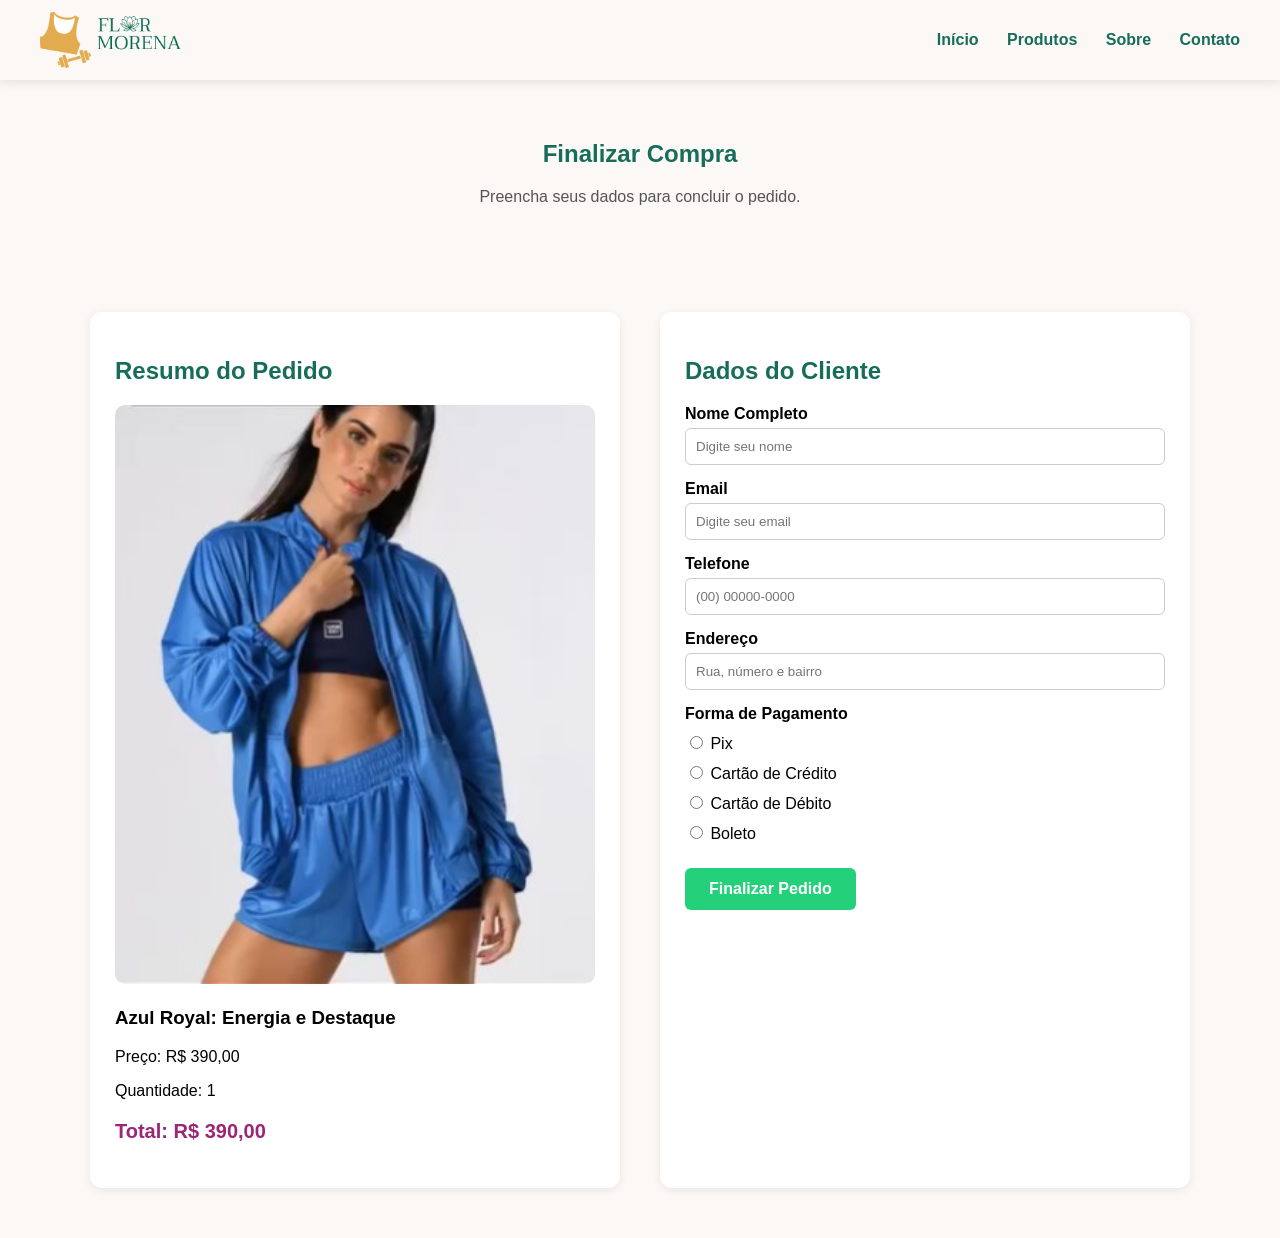
==== comprar.html @ f597ec7b "Adicionando os arquivos do projeto" ====
<!DOCTYPE html>
<html lang="pt-BR">
<head>
    <meta charset="UTF-8">
    <meta name="viewport" content="width=device-width, initial-scale=1.0">
    <title>Finalizar Compra | Flor Morena</title>
    <link rel="stylesheet" href="/css/style-comprar.css">
</head>

<body>
    <header>
        <img src="assets/Logotipomenor.png" alt="Logo Flor Morena" class="logo">
        <nav>
            <a href="index.html">Início</a>
            <a href="produtos.html">Produtos</a>
            <a href="sobre.html">Sobre</a>
            <a href="contato.html">Contato</a>
        </nav>
    </header>

    <section class="banner-compra">
        <h1>Finalizar Compra</h1>
        <p>Preencha seus dados para concluir o pedido.</p>
    </section>

    <section class="compra-container">
        <div class="resumo-pedido">
            <h2>Resumo do Pedido</h2>
            <img src="assets/conjunto azul.jpg" alt="Produto">
            <h3>Azul Royal: Energia e Destaque</h3>
            <p>Preço: R$ 390,00</p>
            <p>Quantidade: 1</p>
            <p class="total">Total: R$ 390,00</p>
        </div>

        <div class="dados-compra">
            <h2>Dados do Cliente</h2>
            <form>
                <label>Nome Completo</label>
                <input type="text" placeholder="Digite seu nome">
                <label>Email</label>
                <input type="email" placeholder="Digite seu email">
                <label>Telefone</label>
                <input type="tel" placeholder="(00) 00000-0000">
                <label>Endereço</label>
                <input type="text" placeholder="Rua, número e bairro">
                <label>Forma de Pagamento</label>
                <div class="pagamento">
                    <label>
                        <input type="radio" name="pagamento">
                        Pix
                    </label>
                    <label>
                        <input type="radio" name="pagamento">
                        Cartão de Crédito
                    </label>
                    <label>
                        <input type="radio" name="pagamento">
                        Cartão de Débito
                    </label>
                    <label>
                        <input type="radio" name="pagamento">
                        Boleto
                    </label>
                </div>
                <a href="#" class="botao-finalizar">
                    Finalizar Pedido
                </a>
            </form>
        </div>
    </section>
</body>
</html>
---- css/style-comprar.css ----
header {
    position: fixed;
    top: 0;
    left: 0;
    width: 100%;
    background: #FBF8F6;
    height: 80px;
    padding: 0 40px;
    display: flex;
    align-items: center;
    box-sizing: border-box;
    box-shadow: 0 2px 10px rgba(0,0,0,0.1);
}

header nav {
    margin-left: auto;
}

header nav a {
    text-decoration: none;
    color: #176D5A;
    font-weight: bold;
    margin-left: 24px;
}

body {
    margin: 0;
    font-family: Arial, Helvetica, sans-serif;
    background: #FBF8F6;
    padding-top: 80px;
}

.logo {
    height: 56px;
}

.banner-compra {
    text-align: center;
    padding: 40px 20px;
}

.banner-compra h1 {
    color: #176D5A;
}

.banner-compra p {
    color: #555;
}

.compra-container {
    max-width: 1100px;
    margin: 30px auto;
    padding: 20px;
    display: flex;
    gap: 40px;
}

.resumo-pedido,
.dados-compra {
    background: white;
    padding: 25px;
    border-radius: 12px;
    flex: 1;
    box-shadow: 0 2px 10px rgba(0,0,0,0.08);
}

.resumo-pedido img {
    width: 100%;
    border-radius: 10px;
}

.resumo-pedido h2,
.dados-compra h2 {
    color: #176D5A;
}

.total {
    color: #9C2576;
    font-weight: bold;
    font-size: 20px;
}

label {
    display: block;
    margin-top: 15px;
    font-weight: bold;
}

input[type="text"],
input[type="email"],
input[type="tel"] {
    width: 100%;
    padding: 10px;
    margin-top: 5px;
    border-radius: 6px;
    border: 1px solid #ccc;
    box-sizing: border-box;
}

.pagamento {
    margin-top: 10px;
}

.pagamento label {
    font-weight: normal;
    margin-top: 10px;
}

.botao-finalizar {
    display: inline-block;
    margin-top: 25px;
    background: #24D17A;
    color: white;
    text-decoration: none;
    padding: 12px 24px;
    border-radius: 6px;
    font-weight: bold;
}

.botao-finalizar:hover {
    background: #1aa964;
}

@media (max-width: 768px) {
    header {
        flex-direction: column;
        height: auto;
        padding: 15px;
    }

    body {
        padding-top: 120px;
    }

    .compra-container {
        flex-direction: column;
    }
}
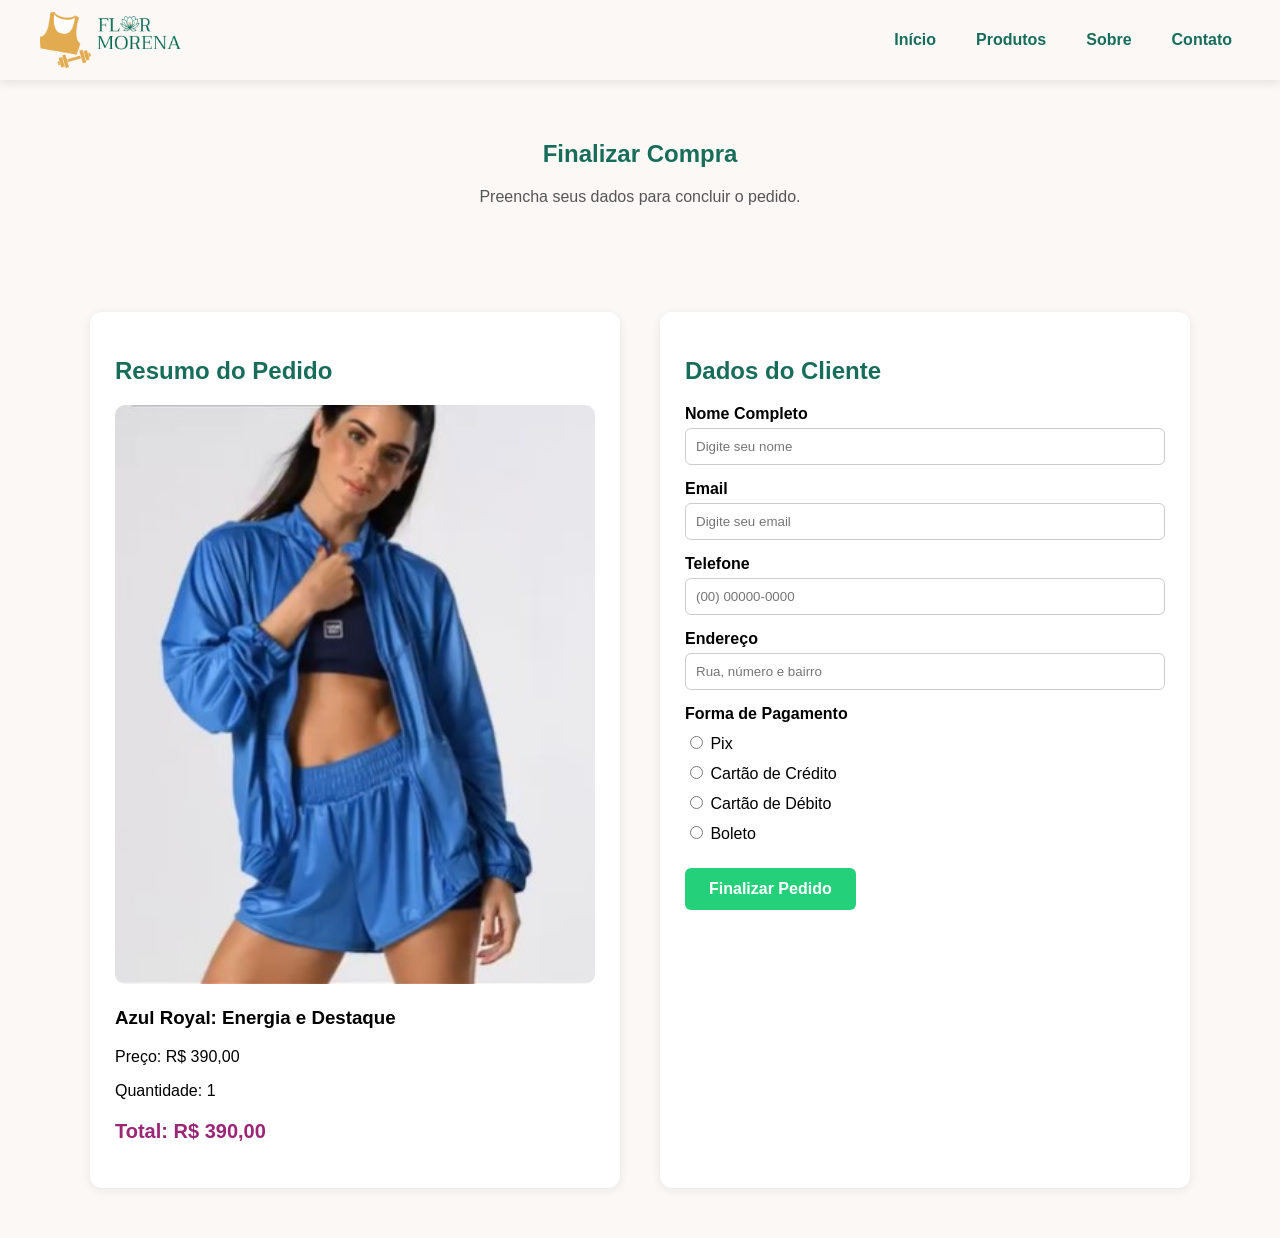
==== commit 24f8c22e: "cria base.css e remove css duplicado das páginas" ====
--- a/comprar.html
+++ b/comprar.html
@@ -4,12 +4,13 @@
     <meta charset="UTF-8">
     <meta name="viewport" content="width=device-width, initial-scale=1.0">
     <title>Finalizar Compra | Flor Morena</title>
-    <link rel="stylesheet" href="/css/style-comprar.css">
+    <link rel="stylesheet" href="css/base.css">
+    <link rel="stylesheet" href="css/style-comprar.css">
 </head>
 
 <body>
     <header>
-        <img src="assets/Logotipomenor.png" alt="Logo Flor Morena" class="logo">
+        <img src="assets/logotipomenor.png" alt="Logo Flor Morena" class="logo">
         <nav>
             <a href="index.html">Início</a>
             <a href="produtos.html">Produtos</a>
@@ -26,7 +27,7 @@
     <section class="compra-container">
         <div class="resumo-pedido">
             <h2>Resumo do Pedido</h2>
-            <img src="assets/conjunto azul.jpg" alt="Produto">
+            <img src="assets/conjunto-azul.jpg" alt="Produto">
             <h3>Azul Royal: Energia e Destaque</h3>
             <p>Preço: R$ 390,00</p>
             <p>Quantidade: 1</p>
--- a/css/base.css
+++ b/css/base.css
@@ -0,0 +1,108 @@
+/* ----- Corpo da página ----- */
+body {
+    margin: 0;
+    font-family: Arial, Helvetica, sans-serif;
+    background: #FBF8F6;
+    padding-top: 80px; /*espaço pro cabeçalho fixo não cobrir o conteúdo*/
+}
+
+/*Cabeçalho e menu*/
+header {
+    position: fixed;
+    top: 0;
+    left: 0;
+    width: 100%;
+    background: #FBF8F6;
+    height: 80px;
+    padding: 0 40px;
+    display: flex;
+    align-items: center;
+    box-sizing: border-box;
+    box-shadow: 0 2px 10px rgba(0,0,0,0.1);
+    z-index: 1000;
+}
+
+header nav {
+    display: flex;
+    align-items: center;
+    margin-left: auto;
+}
+
+header nav a {
+    display: inline-block;
+    padding: 10px 8px;
+    line-height: 1.2;
+    text-decoration: none;
+    color: #176D5A;
+    font-weight: bold;
+    margin-left: 24px;
+    transition: 0.3s;
+}
+
+header nav a:hover {
+    color: #24D17A;
+}
+
+.logo {
+    height: 56px;
+    width: auto;
+    display: block;
+}
+
+/*Rodapé*/
+footer {
+    background-color: #176D5A;
+    padding: 12px 0;
+    color: white;
+    margin-top: 40px;
+}
+
+.footer-container {
+    display: flex;
+    justify-content: space-between;
+    align-items: center;
+    max-width: 1100px;
+    margin: 0 auto;
+    padding: 0 20px;
+}
+
+.footer-centro p {
+    font-size: 14px;
+    margin: 0;
+}
+
+.footer-direita {
+    display: flex;
+    gap: 15px;
+}
+
+.footer-direita img {
+    width: 35px;
+    height: 35px;
+}
+
+/*Celular e tablet*/
+@media (max-width: 768px) {
+    header {
+        flex-direction: column;
+        height: auto;
+        padding: 15px;
+    }
+
+    header nav {
+        margin-left: 0;
+        margin-top: 10px;
+        flex-wrap: wrap;
+        justify-content: center;
+    }
+
+    body {
+        padding-top: 120px;
+    }
+
+    .footer-container {
+        flex-direction: column;
+        text-align: center;
+        gap: 10px;
+    }
+}
--- a/css/style-comprar.css
+++ b/css/style-comprar.css
@@ -1,39 +1,3 @@
-header {
-    position: fixed;
-    top: 0;
-    left: 0;
-    width: 100%;
-    background: #FBF8F6;
-    height: 80px;
-    padding: 0 40px;
-    display: flex;
-    align-items: center;
-    box-sizing: border-box;
-    box-shadow: 0 2px 10px rgba(0,0,0,0.1);
-}
-
-header nav {
-    margin-left: auto;
-}
-
-header nav a {
-    text-decoration: none;
-    color: #176D5A;
-    font-weight: bold;
-    margin-left: 24px;
-}
-
-body {
-    margin: 0;
-    font-family: Arial, Helvetica, sans-serif;
-    background: #FBF8F6;
-    padding-top: 80px;
-}
-
-.logo {
-    height: 56px;
-}
-
 .banner-compra {
     text-align: center;
     padding: 40px 20px;
@@ -122,16 +86,6 @@
 }
 
 @media (max-width: 768px) {
-    header {
-        flex-direction: column;
-        height: auto;
-        padding: 15px;
-    }
-
-    body {
-        padding-top: 120px;
-    }
-
     .compra-container {
         flex-direction: column;
     }
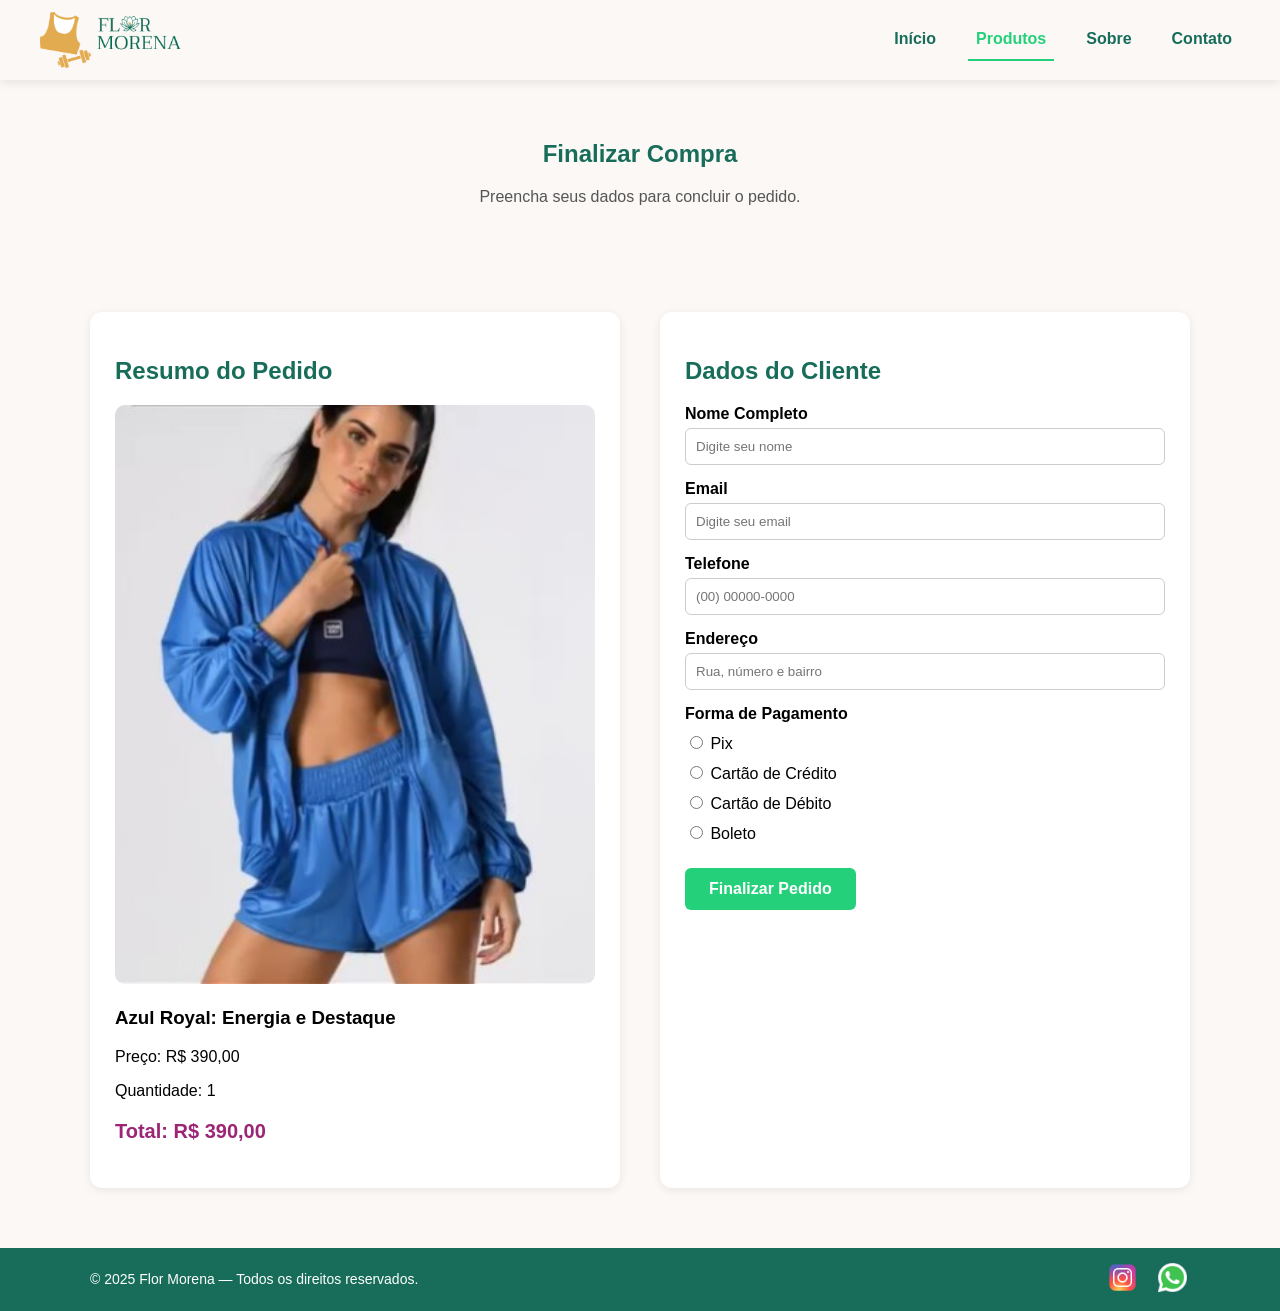
==== commit be89b5cd: "Corrige imagens, classes, menu ativo, banner e rodapé" ====
--- a/comprar.html
+++ b/comprar.html
@@ -13,7 +13,7 @@
         <img src="assets/logotipomenor.png" alt="Logo Flor Morena" class="logo">
         <nav>
             <a href="index.html">Início</a>
-            <a href="produtos.html">Produtos</a>
+            <a href="produtos.html" class="ativo">Produtos</a>
             <a href="sobre.html">Sobre</a>
             <a href="contato.html">Contato</a>
         </nav>
@@ -70,5 +70,22 @@
             </form>
         </div>
     </section>
+
+    <!--Rodapé-->
+    <footer>
+        <div class="footer-container">
+            <div class="footer-centro">
+                <p>© 2025 Flor Morena — Todos os direitos reservados.</p>
+            </div>
+            <div class="footer-direita">
+                <a href="https://www.instagram.com/flormorena_lins" target="_blank" rel="noopener noreferrer">
+                    <img src="assets/instagram.png" alt="Instagram">
+                </a>
+                <a href="https://wa.me/5514998982320" target="_blank" rel="noopener noreferrer">
+                    <img src="assets/whatsapp.png" alt="WhatsApp">
+                </a>
+            </div>
+        </div>
+    </footer>
 </body>
 </html>
--- a/css/base.css
+++ b/css/base.css
@@ -37,10 +37,16 @@
     font-weight: bold;
     margin-left: 24px;
     transition: 0.3s;
+    border-bottom: 2px solid transparent;
 }
 
 header nav a:hover {
     color: #24D17A;
+}
+
+header nav a.ativo {
+    color: #24D17A;
+    border-bottom-color: #24D17A;
 }
 
 .logo {
